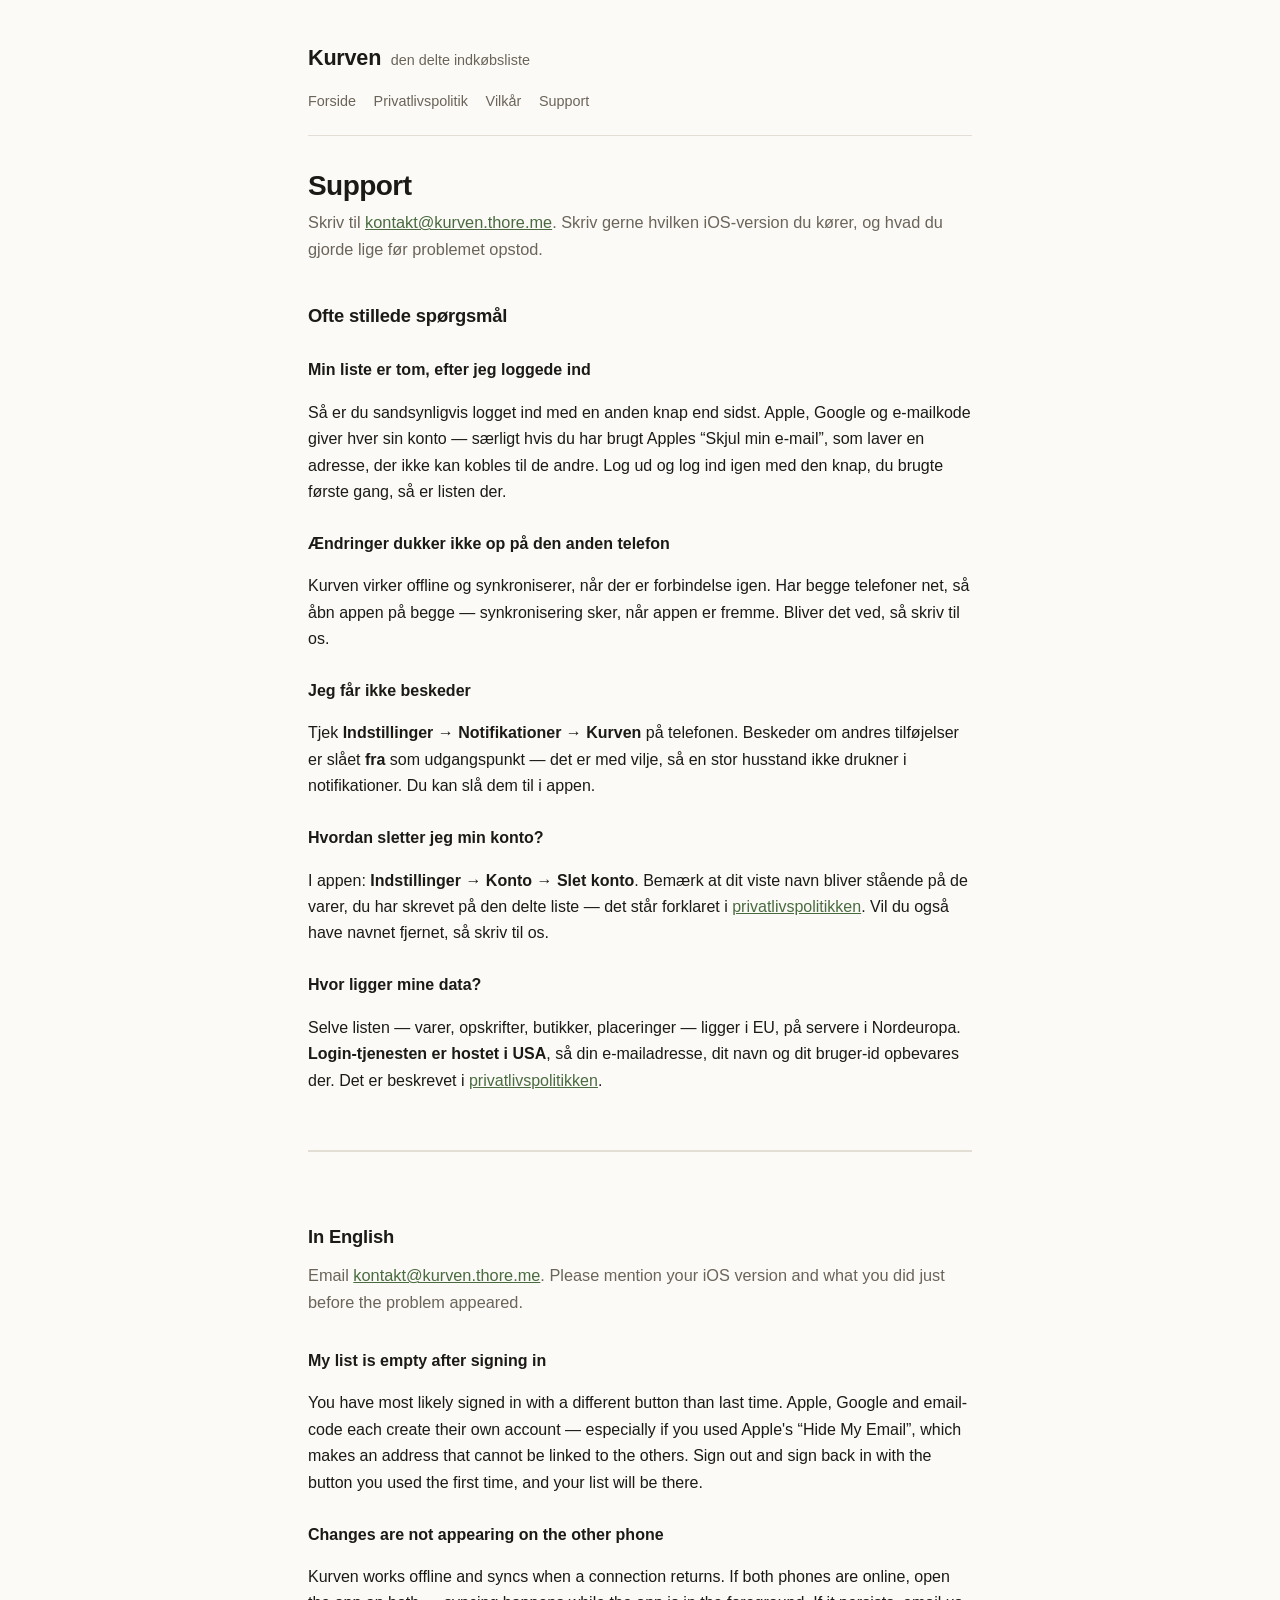
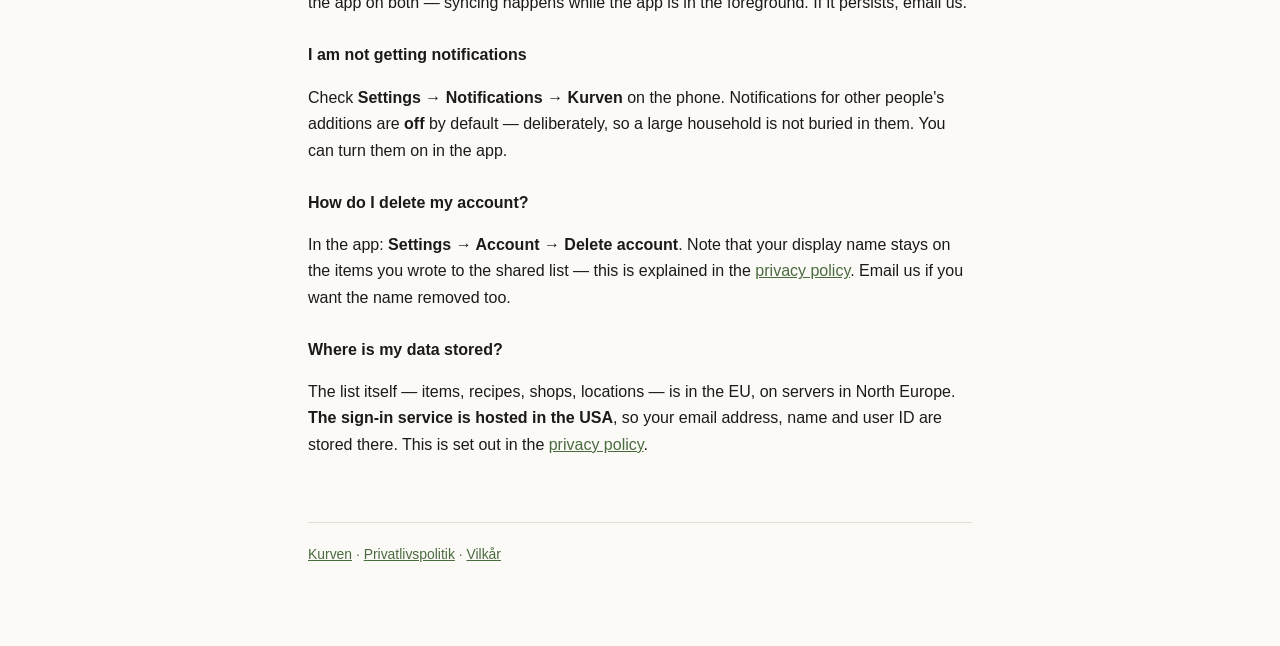
==== support/index.html @ 7abae359 "init" ====
<!doctype html>
<html lang="da">
<head>
<meta charset="utf-8">
<meta name="viewport" content="width=device-width,initial-scale=1">
<title>Support — Kurven</title>
<meta name="description" content="Hjælp til Kurven: kontakt, ofte stillede spørgsmål og hvordan du sletter din konto.">
<link rel="stylesheet" href="/style.css">
</head>
<body>
<div class="wrap">
<header>
  <a class="brand" href="/"><b>Kurven</b> <span>den delte indkøbsliste</span></a>
  <nav><a href="/">Forside</a><a href="/privacy/">Privatlivspolitik</a><a href="/tos/">Vilkår</a><a href="/support/">Support</a></nav>
</header>

<h1>Support</h1>
<p class="lede">Skriv til <a href="mailto:kontakt@kurven.thore.me">kontakt@kurven.thore.me</a>.
Skriv gerne hvilken iOS-version du kører, og hvad du gjorde lige før problemet opstod.</p>

<h2>Ofte stillede spørgsmål</h2>

<h3>Min liste er tom, efter jeg loggede ind</h3>
<p>Så er du sandsynligvis logget ind med en anden knap end sidst. Apple, Google og e-mailkode
giver hver sin konto — særligt hvis du har brugt Apples “Skjul min e-mail”, som laver en
adresse, der ikke kan kobles til de andre. Log ud og log ind igen med den knap, du brugte
første gang, så er listen der.</p>

<h3>Ændringer dukker ikke op på den anden telefon</h3>
<p>Kurven virker offline og synkroniserer, når der er forbindelse igen. Har begge telefoner
net, så åbn appen på begge — synkronisering sker, når appen er fremme. Bliver det ved, så
skriv til os.</p>

<h3>Jeg får ikke beskeder</h3>
<p>Tjek <b>Indstillinger → Notifikationer → Kurven</b> på telefonen. Beskeder om andres
tilføjelser er slået <b>fra</b> som udgangspunkt — det er med vilje, så en stor husstand ikke
drukner i notifikationer. Du kan slå dem til i appen.</p>

<h3>Hvordan sletter jeg min konto?</h3>
<p>I appen: <b>Indstillinger → Konto → Slet konto</b>. Bemærk at dit viste navn bliver stående
på de varer, du har skrevet på den delte liste — det står forklaret i
<a href="/privacy/">privatlivspolitikken</a>. Vil du også have navnet fjernet, så skriv til os.</p>

<h3>Hvor ligger mine data?</h3>
<p>Selve listen — varer, opskrifter, butikker, placeringer — ligger i EU, på servere i
Nordeuropa. <b>Login-tjenesten er hostet i USA</b>, så din e-mailadresse, dit navn og dit
bruger-id opbevares der. Det er beskrevet i <a href="/privacy/">privatlivspolitikken</a>.</p>

<div class="lang">
<h2 id="en">In English</h2>
<p class="lede">Email <a href="mailto:kontakt@kurven.thore.me">kontakt@kurven.thore.me</a>.
Please mention your iOS version and what you did just before the problem appeared.</p>

<h3>My list is empty after signing in</h3>
<p>You have most likely signed in with a different button than last time. Apple, Google and
email-code each create their own account — especially if you used Apple's “Hide My Email”, which
makes an address that cannot be linked to the others. Sign out and sign back in with the button
you used the first time, and your list will be there.</p>

<h3>Changes are not appearing on the other phone</h3>
<p>Kurven works offline and syncs when a connection returns. If both phones are online, open the
app on both — syncing happens while the app is in the foreground. If it persists, email us.</p>

<h3>I am not getting notifications</h3>
<p>Check <b>Settings → Notifications → Kurven</b> on the phone. Notifications for other people's
additions are <b>off</b> by default — deliberately, so a large household is not buried in them.
You can turn them on in the app.</p>

<h3>How do I delete my account?</h3>
<p>In the app: <b>Settings → Account → Delete account</b>. Note that your display name stays on
the items you wrote to the shared list — this is explained in the
<a href="/privacy/">privacy policy</a>. Email us if you want the name removed too.</p>

<h3>Where is my data stored?</h3>
<p>The list itself — items, recipes, shops, locations — is in the EU, on servers in North Europe.
<b>The sign-in service is hosted in the USA</b>, so your email address, name and user ID are
stored there. This is set out in the <a href="/privacy/">privacy policy</a>.</p>
</div>

<footer><a href="/">Kurven</a> · <a href="/privacy/">Privatlivspolitik</a> · <a href="/tos/">Vilkår</a></footer>
</div>
</body>
</html>
---- style.css ----
:root{
  --bg:#fbfaf7; --fg:#1c1a17; --muted:#6b6459; --rule:#e3ded4;
  --accent:#4a6b3f; --card:#fff;
}
@media (prefers-color-scheme:dark){
  :root:not([data-theme="light"]){
    --bg:#16150f; --fg:#ece7dd; --muted:#9a9184; --rule:#2e2b23;
    --accent:#9dbb8c; --card:#1e1c15;
  }
}
*{box-sizing:border-box}
body{margin:0;background:var(--bg);color:var(--fg);
  font:16px/1.65 -apple-system,BlinkMacSystemFont,"Segoe UI",Roboto,sans-serif;
  -webkit-text-size-adjust:100%}
.wrap{max-width:44rem;margin:0 auto;padding:2.5rem 1.25rem 5rem}
header{border-bottom:1px solid var(--rule);padding-bottom:1.25rem;margin-bottom:2rem}
.brand{display:flex;align-items:baseline;gap:.6rem;text-decoration:none;color:inherit}
.brand b{font-size:1.35rem;letter-spacing:-.01em}
.brand span{color:var(--muted);font-size:.9rem}
nav{margin-top:.9rem;display:flex;gap:1.1rem;flex-wrap:wrap;font-size:.9rem}
nav a{color:var(--muted);text-decoration:none;border-bottom:1px solid transparent}
nav a:hover{color:var(--accent);border-bottom-color:var(--accent)}
h1{font-size:1.75rem;line-height:1.25;letter-spacing:-.02em;margin:0 0 .4rem}
h2{font-size:1.15rem;margin:2.4rem 0 .6rem;letter-spacing:-.01em}
h3{font-size:1rem;margin:1.6rem 0 .4rem}
p,li{color:var(--fg)}
.lede{color:var(--muted);font-size:1.02rem;margin:0 0 2rem}
.date{color:var(--muted);font-size:.85rem}
table{width:100%;border-collapse:collapse;margin:1rem 0;font-size:.93rem;display:block;overflow-x:auto}
th,td{text-align:left;padding:.55rem .7rem;border-bottom:1px solid var(--rule);vertical-align:top}
th{color:var(--muted);font-weight:600;font-size:.82rem;text-transform:uppercase;letter-spacing:.04em}
.note{background:var(--card);border:1px solid var(--rule);border-left:3px solid var(--accent);
  border-radius:.4rem;padding:.9rem 1.1rem;margin:1.4rem 0}
.note p{margin:.35rem 0}
code{font-family:ui-monospace,SFMono-Regular,Menlo,monospace;font-size:.9em;
  background:var(--card);border:1px solid var(--rule);border-radius:.25rem;padding:.1rem .35rem}
a{color:var(--accent)}
footer{margin-top:4rem;padding-top:1.25rem;border-top:1px solid var(--rule);
  color:var(--muted);font-size:.87rem}
.lang{margin:3.5rem 0 0;padding-top:2rem;border-top:2px solid var(--rule)}
ul{padding-left:1.2rem}
li{margin:.3rem 0}
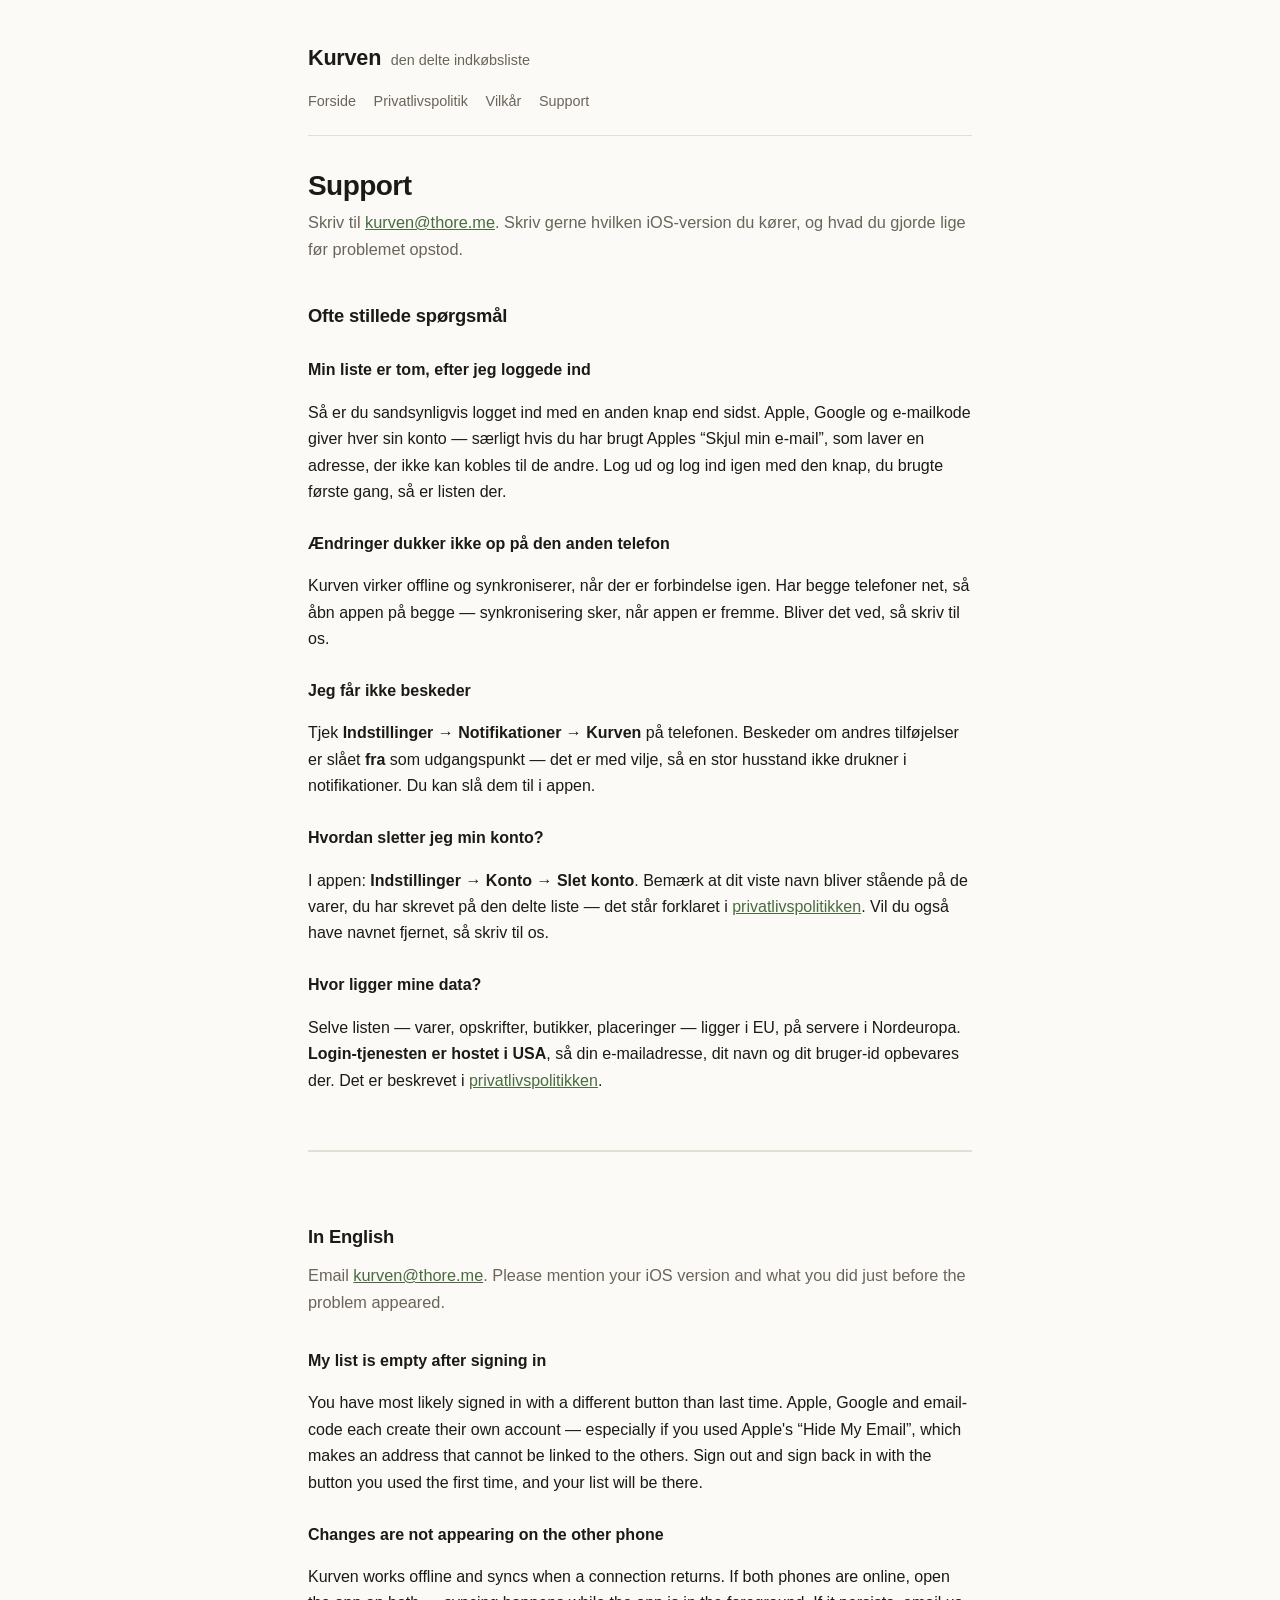
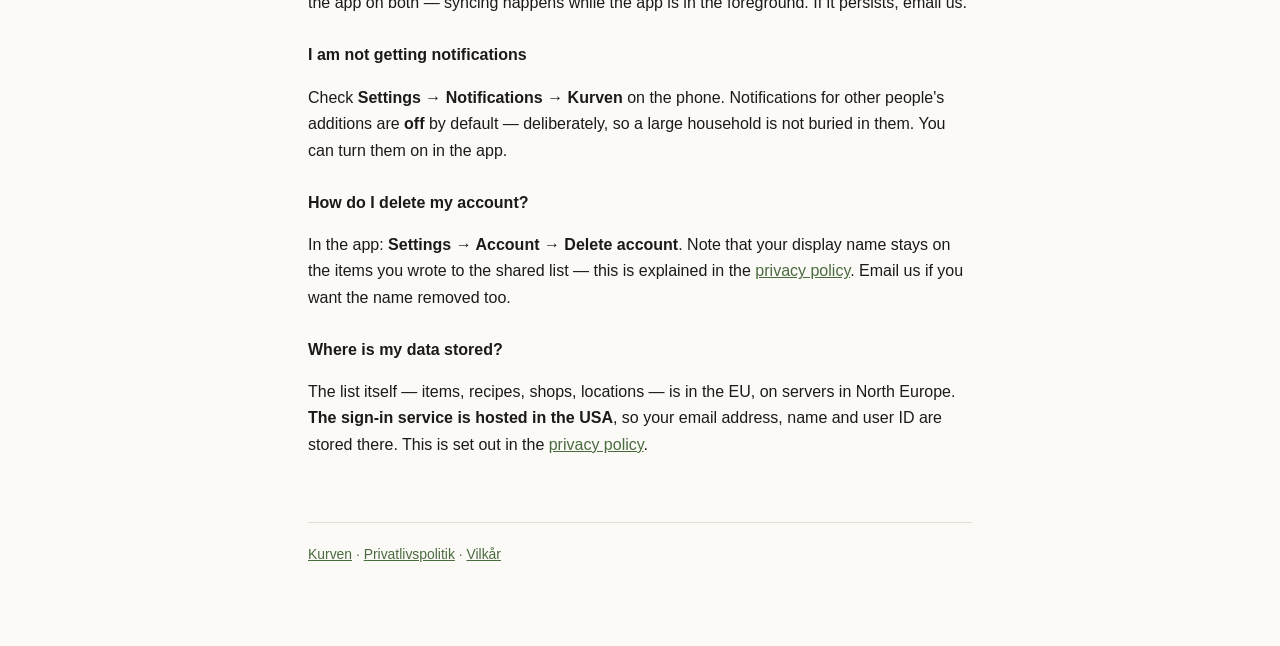
==== commit ff635d5b: "Move the contact address to kurven@thore.me one.com cannot host mail for the subdomain kurven.thore." ====
--- a/support/index.html
+++ b/support/index.html
@@ -15,7 +15,7 @@
 </header>
 
 <h1>Support</h1>
-<p class="lede">Skriv til <a href="mailto:kontakt@kurven.thore.me">kontakt@kurven.thore.me</a>.
+<p class="lede">Skriv til <a href="mailto:kurven@thore.me">kurven@thore.me</a>.
 Skriv gerne hvilken iOS-version du kører, og hvad du gjorde lige før problemet opstod.</p>
 
 <h2>Ofte stillede spørgsmål</h2>
@@ -48,7 +48,7 @@
 
 <div class="lang">
 <h2 id="en">In English</h2>
-<p class="lede">Email <a href="mailto:kontakt@kurven.thore.me">kontakt@kurven.thore.me</a>.
+<p class="lede">Email <a href="mailto:kurven@thore.me">kurven@thore.me</a>.
 Please mention your iOS version and what you did just before the problem appeared.</p>
 
 <h3>My list is empty after signing in</h3>
